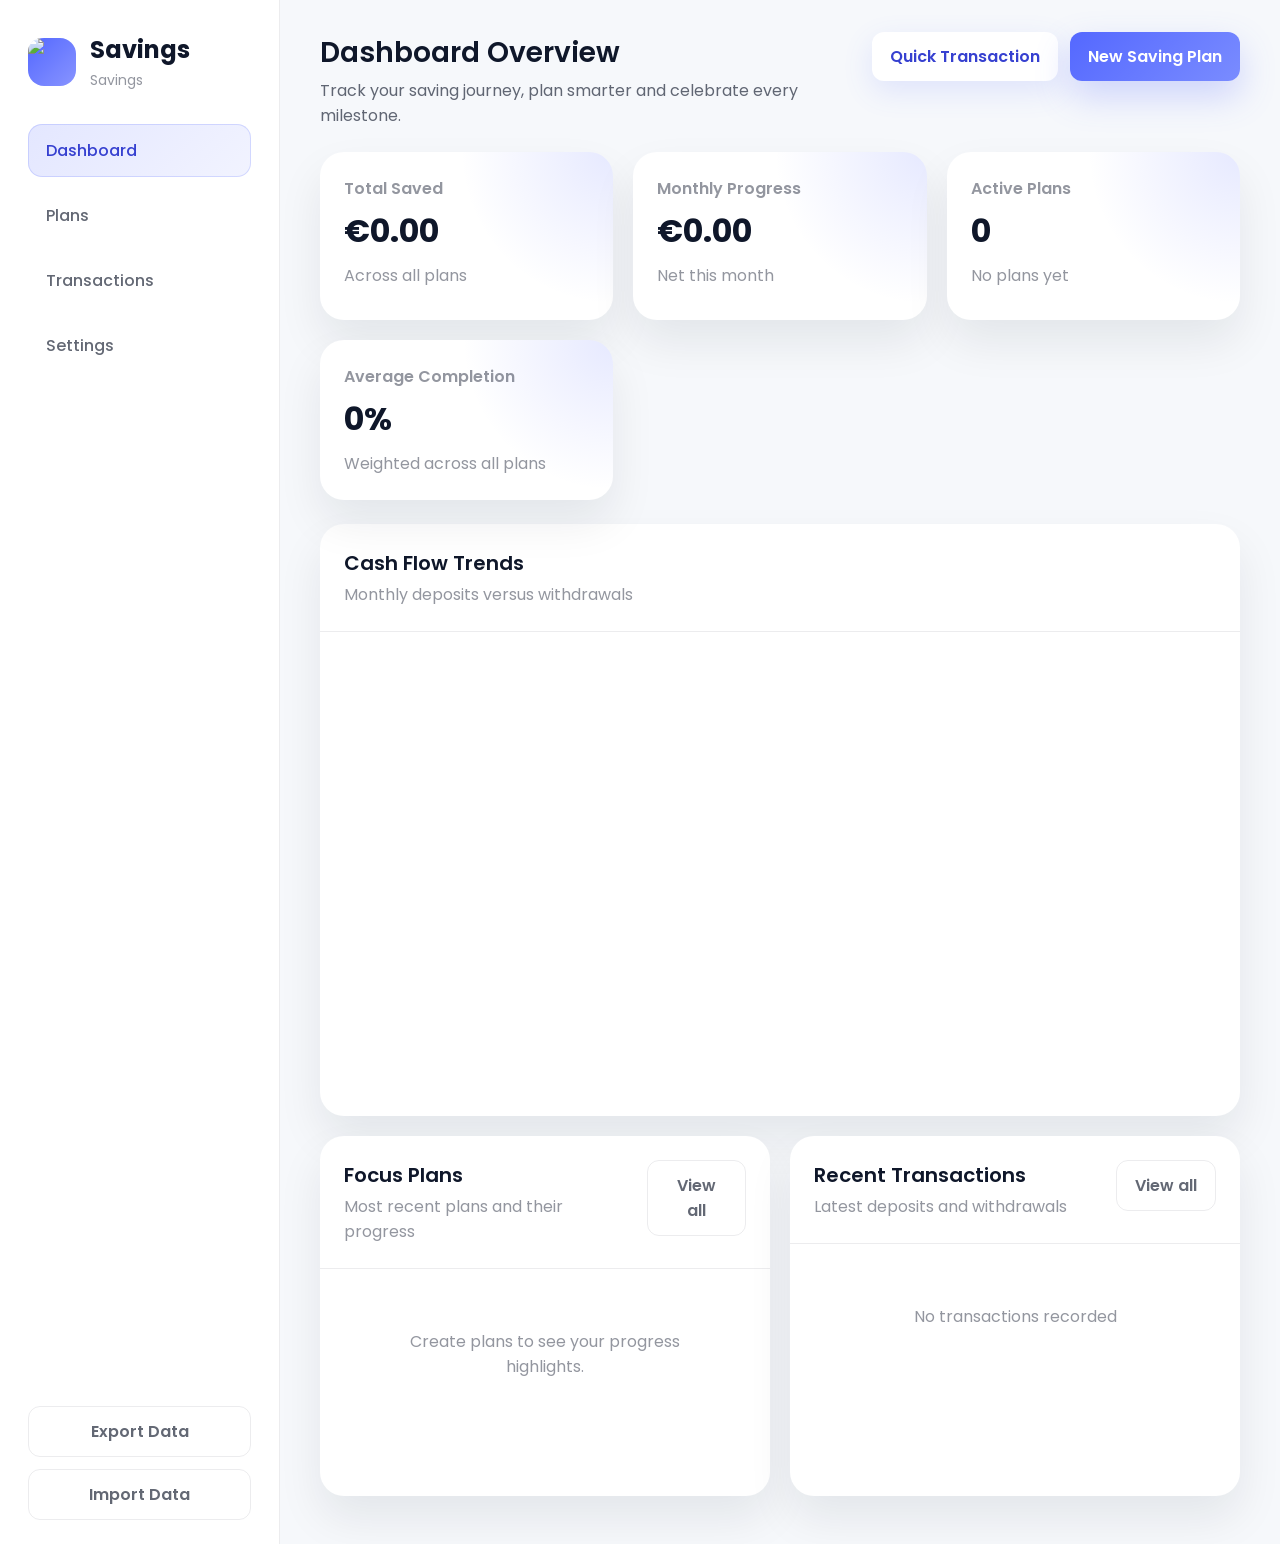
==== project/102425/index.html @ 11c54f98 "Add files via upload" ====
<!DOCTYPE html>
<html lang="en" data-theme="light">
<head>
  <meta charset="UTF-8">
  <meta name="viewport" content="width=device-width, initial-scale=1.0">
  <title>Private Wejkey - Savings</title>
  <link rel="icon" type="image/png" href="https://raw.githubusercontent.com/wejkey/wejkey/main/images/greenwejkey.png">
  <link rel="shortcut icon" href="https://raw.githubusercontent.com/wejkey/wejkey/main/images/greenwejkey.png">
  <link rel="apple-touch-icon" href="https://raw.githubusercontent.com/wejkey/wejkey/main/images/greenwejkey.png">
  <link rel="preconnect" href="https://fonts.googleapis.com">
  <link rel="preconnect" href="https://fonts.gstatic.com" crossorigin>
  <link href="https://fonts.googleapis.com/css2?family=Poppins:wght@400;500;600;700&display=swap" rel="stylesheet">
  <link rel="stylesheet" href="styles.css">
  <script src="lang.js" defer></script>
  <script src="https://cdn.jsdelivr.net/npm/chart.js" defer></script>
  <script src="script.js" defer></script>
</head>
<body>
  <div class="app-shell">
    <aside class="sidebar">
      <div class="brand">
        <div class="brand-icon" aria-hidden="true"><img class="brand-img" alt="logo" src="https://raw.githubusercontent.com/wejkey/wejkey/main/images/greenwejkey.png"></div>
        <div>
          <h1 data-i18n="brand.title">Savings</h1>
          <span>Savings</span>
        </div>
      </div>
      <nav class="nav">
        <button class="nav-link active" data-target="dashboard" data-i18n="nav.dashboard">Dashboard</button>
        <button class="nav-link" data-target="plans" data-i18n="nav.plans">Plans</button>
        <button class="nav-link" data-target="transactions" data-i18n="nav.transactions">Transactions</button>
        <button class="nav-link" data-target="settings" data-i18n="nav.settings">Settings</button>
      </nav>
      <div class="sidebar-footer">
        <button class="ghost" id="export-data-btn" data-i18n="btn.exportData">Export Data</button>
        <button class="ghost" id="import-data-btn" data-i18n="btn.importData">Import Data</button>
        <input type="file" id="import-file-input" accept="application/json" hidden>
      </div>
    </aside>

    <main class="content">
      <header class="topbar">
        <div class="topbar-text">
          <h2 id="view-title" data-i18n="top.dashboardTitle">Dashboard Overview</h2>
          <p data-i18n="top.dashboardSub">Track your saving journey, plan smarter and celebrate every milestone.</p>
        </div>
        <div class="topbar-actions">
          <button class="secondary" id="quick-transaction-btn" data-i18n="btn.quickTransaction">Quick Transaction</button>
          <button class="primary" id="new-plan-btn" data-i18n="btn.newPlan">New Saving Plan</button>
        </div>
      </header>

      <section class="view active" data-view="dashboard">
        <div class="stats-grid">
          <article class="stat-card">
            <div class="stat-label" data-i18n="stats.totalSaved">Total Saved</div>
            <div class="stat-value" id="total-saved">€0</div>
            <div class="stat-subtext" data-i18n="stats.acrossAllPlans">Across all plans</div>
            <div class="stat-breakdown" id="stat-breakdown"></div>
          </article>
          <article class="stat-card">
            <div class="stat-label" data-i18n="stats.monthlyProgress">Monthly Progress</div>
            <div class="stat-value" id="monthly-progress">€0</div>
            <div class="stat-subtext" id="monthly-progress-subtext" data-i18n="stats.ofTarget">0% of target</div>
          </article>
          <article class="stat-card">
            <div class="stat-label" data-i18n="stats.activePlans">Active Plans</div>
            <div class="stat-value" id="plan-count">0</div>
            <div class="stat-subtext" id="plan-status" data-i18n="stats.noPlansYet">No plans yet</div>
          </article>
          <article class="stat-card">
            <div class="stat-label" data-i18n="stats.averageCompletion">Average Completion</div>
            <div class="stat-value" id="average-completion">0%</div>
            <div class="stat-subtext" data-i18n="stats.weightedAcross">Weighted across all plans</div>
          </article>
        </div>

        <div class="panel-grid">
          <section class="panel large">
            <header class="panel-header">
              <div>
                <h3 data-i18n="panel.cashFlowTrends">Cash Flow Trends</h3>
                <p data-i18n="panel.monthlyDepositsVsWithdrawals">Monthly deposits versus withdrawals</p>
              </div>
              <div class="chart-legend" id="chart-legend"></div>
            </header>
            <div class="panel-body">
              <canvas id="trend-chart" aria-label="Savings trend chart" role="img"></canvas>
            </div>
          </section>

          <section class="panel medium">
            <header class="panel-header">
              <div>
                <h3 data-i18n="panel.focusPlans">Focus Plans</h3>
                <p data-i18n="panel.recentPlansAndProgress">Most recent plans and their progress</p>
              </div>
              <button class="ghost" data-target="plans" data-i18n="btn.viewAll">View all</button>
            </header>
            <div class="panel-body" id="focus-plans"></div>
          </section>

          <section class="panel medium">
            <header class="panel-header">
              <div>
                <h3 data-i18n="panel.recentTransactions">Recent Transactions</h3>
                <p data-i18n="panel.latestDepositsWithdrawals">Latest deposits and withdrawals</p>
              </div>
              <button class="ghost" data-target="transactions" data-i18n="btn.viewAll">View all</button>
            </header>
            <div class="panel-body" id="recent-transactions"></div>
          </section>
        </div>
      </section>

      <section class="view" data-view="plans">
        <div class="section-header">
          <div>
            <h2 data-i18n="plans.title">Saving Plans</h2>
            <p data-i18n="plans.subtitle">Create detailed plans and monitor their progress.</p>
          </div>
          <button class="primary" id="create-plan-btn" data-i18n="btn.createPlan">Create plan</button>
        </div>
        <div class="plan-list" id="plan-list"></div>
        <div class="empty-state" id="plan-empty-state">
          <h3 data-i18n="empty.noPlans">No plans yet</h3>
          <p data-i18n="empty.createPlanSubtitle">Start by creating a plan to visualise your saving goals.</p>
          <button class="primary" id="empty-plan-btn" data-i18n="empty.createFirstPlan">Create your first plan</button>
        </div>
      </section>

      <section class="view" data-view="transactions">
        <div class="section-header">
          <div>
            <h2 data-i18n="transactions.title">Transactions</h2>
            <p data-i18n="transactions.subtitle">All deposits and withdrawals from your plans.</p>
          </div>
              <div class="filters">
                <select id="transaction-plan-filter">
                  <option value="all" data-i18n="filters.allPlans">All plans</option>
                </select>
                <select id="transaction-type-filter">
                  <option value="all" data-i18n="filters.allTypes">All types</option>
                  <option value="deposit" data-i18n="type.deposits">Deposits</option>
                  <option value="withdrawal" data-i18n="type.withdrawals">Withdrawals</option>
                </select>
              </div>
        </div>
        <div class="transaction-table" id="transaction-table"></div>
        <div class="empty-state" id="transaction-empty-state">
          <h3 data-i18n="empty.noTransactions">No transactions recorded</h3>
          <p data-i18n="empty.noTransactionsSubtitle">Record your first deposit or withdrawal to start tracking cash flow.</p>
          <button class="primary" id="empty-transaction-btn" data-i18n="btn.addTransaction">Add transaction</button>
        </div>
      </section>

      <section class="view" data-view="settings">
        <div class="section-header">
          <div>
            <h2 data-i18n="settings.title">Settings & Insights</h2>
            <p data-i18n="settings.subtitle">Fine tune your experience and control how your data is stored.</p>
          </div>
        </div>
        <div class="settings-grid">
          <section class="panel">
            <header class="panel-header">
              <h3 data-i18n="settings.personalisation">Personalisation</h3>
            </header>
            <div class="panel-body settings-body">
              <div class="form-field">
                <label for="currency-select" data-i18n="field.currency">Currency</label>
                <select id="currency-select">
                  <option value="EUR">EUR (€)</option>
                  <option value="USD">USD ($)</option>
                  <option value="GBP">GBP (£)</option>
                  <option value="JPY">JPY (¥)</option>
                  <option value="AUD">AUD (A$)</option>
                  <option value="CAD">CAD (C$)</option>
                  <option value="INR">INR (₹)</option>
                </select>
              </div>
              <div class="form-field">
                <label for="theme-select" data-i18n="field.theme">Theme</label>
                <select id="theme-select">
                  <option value="light" data-i18n="theme.light">White</option>
                  <option value="dark" data-i18n="theme.dark">Dark</option>
                  <option value="dark-blue" data-i18n="theme.darkBlue">Dark Blue</option>
                </select>
              </div>
              <div class="form-field">
                <label for="lang-select" data-i18n="field.language">Language</label>
                <select id="lang-select">
                  <option value="en" data-i18n="lang.en">English</option>
                  <option value="sk" data-i18n="lang.sk">Slovak</option>
                </select>
              </div>
              
              
            </div>
          </section>

          <section class="panel">
            <header class="panel-header">
              <h3 data-i18n="security.title">Security</h3>
            </header>
            <div class="panel-body settings-body">
              <div class="security-status">
                <span data-i18n="security.statusLabel">Status:</span>
                <strong id="security-status">Unlocked</strong>
              </div>
              <p class="security-description" data-i18n="security.description">Protect your savings data with AES-GCM encryption bound to a password. Enter the same password on another device to unlock your vault.</p>
              <form id="password-form" class="security-form">
                <div class="form-field">
                  <label for="password-input" data-i18n="field.password">Password</label>
                  <input type="password" id="password-input" autocomplete="new-password">
                </div>
                <div class="form-field" id="confirm-password-wrapper">
                  <label for="password-confirm-input" data-i18n="field.confirmPassword">Confirm password</label>
                  <input type="password" id="password-confirm-input" autocomplete="new-password">
                </div>
                <button type="submit" class="primary" id="set-password-btn" data-i18n="btn.enableProtection">Enable protection</button>
              </form>
              <button class="ghost danger" id="disable-password-btn" data-i18n="btn.disableProtection">Disable protection</button>
            </div>
          </section>

          <section class="panel">
            <header class="panel-header">
              <h3 data-i18n="dataControl.title">Data control</h3>
            </header>
            <div class="panel-body settings-body">
              <p data-i18n="dataControl.desc">Back up or reset your data whenever you need to.</p>
              <div class="data-actions"></div>
              <button class="ghost danger" id="reset-data-btn" data-i18n="btn.reset">Reset</button>
            </div>
          </section>
        </div>
      </section>
    </main>
  </div>

  <div class="modal" id="plan-modal" aria-hidden="true">
    <div class="modal-dialog">
      <header class="modal-header">
        <div class="modal-title">
          <img class="modal-icon" alt="" src="https://raw.githubusercontent.com/wejkey/wejkey/main/images/greenwejkey.png">
          <h3 id="plan-modal-title" data-i18n="modal.createPlan">Create plan</h3>
        </div>
        <button class="icon-button" data-close>&times;</button>
      </header>
      <form id="plan-form" class="modal-body">
        <div class="form-field">
          <label for="plan-name" data-i18n="field.planName">Plan name</label>
          <input type="text" id="plan-name" required>
        </div>
        <div class="form-grid">
          <div class="form-field">
            <label for="plan-target" data-i18n="field.targetAmount">Target amount</label>
            <input type="number" id="plan-target" min="0" step="0.01" required>
          </div>
          <div class="form-field">
            <label for="plan-color" data-i18n="field.accentColor">Accent colour</label>
            <input type="color" id="plan-color" value="#5468ff">
          </div>
        </div>
        <div class="form-grid">
          <div class="form-field">
            <label for="plan-start" data-i18n="field.startDate">Start date</label>
            <input type="date" id="plan-start">
          </div>
          <div class="form-field">
            <label for="plan-due" data-i18n="field.dueDate">Due date</label>
            <input type="date" id="plan-due">
          </div>
        </div>
        <div class="form-field">
          <label for="plan-notes" data-i18n="field.description">Description</label>
          <textarea id="plan-notes" rows="3" placeholder="What are you saving for?" data-i18n-placeholder="ph.planNotes"></textarea>
        </div>
        <footer class="modal-footer">
          <button type="button" class="ghost" data-close data-i18n="btn.cancel">Cancel</button>
          <button type="submit" class="primary" data-i18n="btn.savePlan">Save plan</button>
        </footer>
      </form>
    </div>
  </div>

  <div class="modal" id="transaction-modal" aria-hidden="true">
    <div class="modal-dialog">
      <header class="modal-header">
        <div class="modal-title">
          <img class="modal-icon" alt="" src="https://raw.githubusercontent.com/wejkey/wejkey/main/images/greenwejkey.png">
          <h3 id="transaction-modal-title" data-i18n="modal.addTransaction">Add transaction</h3>
        </div>
        <button class="icon-button" data-close>&times;</button>
      </header>
      <form id="transaction-form" class="modal-body">
        <div class="form-field">
          <label for="transaction-plan" data-i18n="field.plan">Plan</label>
          <select id="transaction-plan" required></select>
        </div>
        <div class="form-grid">
          <div class="form-field">
            <label for="transaction-type" data-i18n="field.type">Type</label>
            <select id="transaction-type" required>
              <option value="deposit" data-i18n="type.deposit">Deposit</option>
              <option value="withdrawal" data-i18n="type.withdrawal">Withdrawal</option>
            </select>
          </div>
          <div class="form-field">
            <label for="transaction-amount" data-i18n="field.amount">Amount</label>
            <input type="number" id="transaction-amount" min="0" step="0.01" required>
          </div>
        </div>
        <div class="form-grid">
          <div class="form-field">
            <label for="transaction-date" data-i18n="field.date">Date</label>
            <input type="date" id="transaction-date" required>
          </div>
          <div class="form-field">
            <label for="transaction-note" data-i18n="field.note">Note</label>
            <input type="text" id="transaction-note" placeholder="Optional" data-i18n-placeholder="ph.optional">
          </div>
        </div>
        <footer class="modal-footer">
          <button type="button" class="ghost" data-close data-i18n="btn.cancel">Cancel</button>
          <button type="submit" class="primary" data-i18n="btn.save">Save</button>
        </footer>
      </form>
    </div>
  </div>

  <div class="modal" id="auth-modal" aria-hidden="true">
    <div class="modal-dialog small">
      <header class="modal-header">
        <div class="modal-title">
          <img class="modal-icon" alt="" src="https://raw.githubusercontent.com/wejkey/wejkey/main/images/greenwejkey.png">
          <h3 id="auth-modal-title" data-i18n="modal.unlockVault">Unlock your vault</h3>
        </div>
      </header>
      <form id="auth-form" class="modal-body">
        <div class="form-field">
          <label for="auth-password" data-i18n="field.vaultPassword">Vault password</label>
          <input type="password" id="auth-password" autocomplete="current-password" required>
        </div>
        <p class="modal-hint" id="auth-hint" data-i18n="auth.hint">Enter your password to decrypt locally stored data.</p>
        <footer class="modal-footer">
          <button type="submit" class="primary" id="auth-submit" data-i18n="btn.unlock">Unlock</button>
        </footer>
      </form>
    </div>
  </div>

  <div class="toast-container" id="toast-container" aria-live="polite" aria-atomic="true"></div>

  <div class="cookie-notice" id="cookie-notice" aria-live="polite" aria-atomic="true" hidden>
    <div class="cookie-notice__content">
      <p>
        This app saves your data in this browser's local storage (not cookies). Deleting cookies alone will not remove it. Clearing site data/storage for this site (or using Reset in Settings) will permanently erase your data.
      </p>
      <div class="cookie-notice__actions">
        <button class="primary" id="cookie-accept">OK</button>
      </div>
    </div>
  </div>
</body>
</html>
---- project/102425/styles.css ----
:root {
  --bg: #f6f8fb;
  --surface: #ffffff;
  --surface-alt: #f1f3f9;
  --border: rgba(15, 23, 42, 0.08);
  --primary: #5468ff;
  --primary-dark: #3640d0;
  --positive: #1fbfb8;
  --negative: #f25f5c;
  --text: #0f172a;
  --text-soft: rgba(15, 23, 42, 0.65);
  --text-muted: rgba(15, 23, 42, 0.45);
  --shadow: 0 22px 45px rgba(15, 23, 42, 0.08);
  --radius-lg: 24px;
  --radius-md: 18px;
  --radius-sm: 14px;
  --transition: 0.25s ease;

  --scrollbar-track: var(--surface);
  --scrollbar-thumb: rgba(15, 23, 42, 0.25);
  --scrollbar-thumb-hover: rgba(15, 23, 42, 0.45);
}
[data-theme='dark'] {
  --bg: #0c1220;
  --surface: #10182b;
  --surface-alt: #0f1a33;
  --border: rgba(255, 255, 255, 0.06);
  --text: #e6e9ef;
  --text-soft: rgba(230, 233, 239, 0.85);
  --text-muted: rgba(230, 233, 239, 0.6);
  --shadow: 0 22px 45px rgba(0, 0, 0, 0.35);

  --scrollbar-track: #0f1627;
  --scrollbar-thumb: rgba(232, 238, 248, 0.25);
  --scrollbar-thumb-hover: rgba(232, 238, 248, 0.45);
}

[data-theme='dark-blue'] {
  --bg: #0b1220;
  --surface: #0f1b33;
  --surface-alt: #0c2a4a;
  --border: rgba(255, 255, 255, 0.08);
  --text: #e8eef8;
  --text-soft: rgba(232, 238, 248, 0.9);
  --text-muted: rgba(232, 238, 248, 0.65);
  --primary: #4a74ff;
  --primary-dark: #3757db;
  --shadow: 0 22px 45px rgba(3, 13, 36, 0.45);

  --scrollbar-track: #0f1b33;
  --scrollbar-thumb: rgba(122, 146, 255, 0.35);
  --scrollbar-thumb-hover: rgba(122, 146, 255, 0.6);
}

* {
  box-sizing: border-box;
}

body {
  margin: 0;
  font-family: 'Poppins', system-ui, -apple-system, BlinkMacSystemFont, 'Segoe UI', sans-serif;
  background: var(--bg);
  color: var(--text);
  min-height: 100vh;
  display: flex;
  scrollbar-width: thin;
  scrollbar-color: var(--scrollbar-thumb) var(--scrollbar-track);
}
html[data-theme='dark'],
html[data-theme='dark-blue'] {
  color-scheme: dark;
}

button, input, select, textarea {
  font: inherit;
}

*::-webkit-scrollbar {
  width: 8px;
  height: 8px;
}
*::-webkit-scrollbar-track {
  background: var(--scrollbar-track);
}
*::-webkit-scrollbar-thumb {
  background-color: var(--scrollbar-thumb);
  border-radius: 8px;
}
*::-webkit-scrollbar-thumb:hover {
  background-color: var(--scrollbar-thumb-hover);
}

h1, h2, h3, h4, h5 {
  margin: 0;
}

p {
  margin: 0;
  color: var(--text-soft);
}

.app-shell {
  display: grid;
  grid-template-columns: 280px 1fr;
  min-height: 100vh;
  width: 100%;
}

.sidebar {
  background: var(--surface);
  border-right: 1px solid var(--border);
  padding: 32px 28px 24px;
  display: flex;
  flex-direction: column;
  gap: 32px;
}

.brand {
  display: flex;
  align-items: center;
  gap: 14px;
}

.brand-icon {
  width: 48px;
  height: 48px;
  border-radius: 16px;
  background: linear-gradient(135deg, var(--primary), #8894ff);
  display: grid;
  place-items: center;
  font-size: 0;
}
.brand-icon .brand-img { width: 100%; height: 100%; object-fit: contain; border-radius: 14px; }

.brand h1 {
  font-size: 24px;
  font-weight: 700;
}

.brand span {
  color: var(--text-muted);
  font-size: 14px;
}

.nav {
  display: grid;
  gap: 12px;
}

.nav-link {
  appearance: none;
  border: none;
  background: transparent;
  padding: 14px 18px;
  border-radius: var(--radius-sm);
  text-align: left;
  font-weight: 500;
  color: var(--text-soft);
  cursor: pointer;
  transition: background var(--transition), color var(--transition), transform var(--transition);
}

.nav-link:hover {
  background: var(--surface-alt);
  color: var(--text);
  transform: translateX(4px);
}

.nav-link.active {
  background: linear-gradient(135deg, rgba(84, 104, 255, 0.16), rgba(84, 104, 255, 0.08));
  color: var(--primary-dark);
  box-shadow: inset 0 0 0 1px rgba(84, 104, 255, 0.2);
}

.sidebar-footer {
  margin-top: auto;
  display: grid;
  gap: 12px;
}

.content {
  padding: 32px 40px 48px;
  display: flex;
  flex-direction: column;
  gap: 24px;
}

.topbar {
  display: flex;
  justify-content: space-between;
  align-items: flex-start;
  gap: 24px;
}

.topbar-text h2 {
  font-size: 28px;
  font-weight: 600;
}

.topbar-text p {
  margin-top: 4px;
  max-width: 520px;
}

.topbar-actions {
  display: flex;
  gap: 12px;
}

button {
  border: none;
  cursor: pointer;
  border-radius: 12px;
  padding: 12px 18px;
  font-weight: 600;
  transition: transform var(--transition), box-shadow var(--transition), background var(--transition), color var(--transition);
}

button:focus-visible {
  outline: 3px solid rgba(84, 104, 255, 0.35);
  outline-offset: 2px;
}

.primary {
  background: linear-gradient(135deg, var(--primary), #7a8cff);
  color: white;
  box-shadow: 0 15px 35px rgba(84, 104, 255, 0.25);
}

.primary:hover {
  transform: translateY(-1px);
  box-shadow: 0 20px 45px rgba(84, 104, 255, 0.25);
}

.secondary {
  background: var(--surface);
  color: var(--primary-dark);
  box-shadow: 0 10px 30px rgba(84, 104, 255, 0.14);
}

.secondary:hover {
  background: linear-gradient(135deg, rgba(84, 104, 255, 0.08), rgba(84, 104, 255, 0.16));
  transform: translateY(-1px);
}

.ghost {
  background: transparent;
  color: var(--text-soft);
  border: 1px solid rgba(15, 23, 42, 0.08);
}

.ghost:hover {
  color: var(--text);
  border-color: rgba(15, 23, 42, 0.2);
}

.ghost.danger {
  color: var(--negative);
  border-color: rgba(242, 95, 92, 0.2);
}

.ghost.danger:hover {
  background: rgba(242, 95, 92, 0.08);
  color: var(--negative);
  border-color: rgba(242, 95, 92, 0.45);
}

.view {
  display: none;
  flex-direction: column;
  gap: 24px;
}

.view.active {
  display: flex;
}

.stats-grid {
  display: grid;
  grid-template-columns: repeat(auto-fit, minmax(240px, 1fr));
  gap: 20px;
}

.stat-card {
  background: var(--surface);
  border-radius: var(--radius-lg);
  padding: 24px;
  position: relative;
  overflow: hidden;
  box-shadow: var(--shadow);
}

.stat-card::after {
  content: "";
  position: absolute;
  inset: 0;
  background: radial-gradient(circle at top right, rgba(84, 104, 255, 0.16), transparent 45%);
  opacity: 0.9;
}

.stat-card > * {
  position: relative;
  z-index: 1;
}

.stat-label {
  font-weight: 600;
  color: var(--text-muted);
  margin-bottom: 6px;
}

.stat-value {
  font-size: 32px;
  font-weight: 700;
}

.stat-subtext {
  margin-top: 8px;
  color: var(--text-muted);
}

.stat-breakdown { margin-top: 8px; color: var(--text-muted); font-size: 14px; display: grid; gap: 4px; }
.stat-breakdown .line { display: flex; justify-content: space-between; }

.panel-grid {
  display: grid;
  grid-template-columns: 2fr 1fr 1fr;
  gap: 20px;
}
@media (max-width: 1400px) {
  .panel-grid { grid-template-columns: 1fr 1fr; }
  .panel-grid .panel.medium:last-child { grid-column: auto; }
}

.panel {
  background: var(--surface);
  border-radius: var(--radius-lg);
  box-shadow: var(--shadow);
  display: flex;
  flex-direction: column;
  overflow: hidden;
}

.panel-grid .panel.medium:last-child {
  grid-column: 2 / -1;
}

.panel.large {
  grid-column: 1 / -1;
}

.panel.medium {
  min-height: 360px;
}

.panel-header {
  display: flex;
  justify-content: space-between;
  padding: 24px;
  align-items: flex-start;
  gap: 12px;
  border-bottom: 1px solid var(--border);
}

.panel-header h3 {
  font-weight: 600;
  font-size: 20px;
}

.panel-header p {
  margin-top: 4px;
  color: var(--text-muted);
}

.panel-body {
  padding: 24px;
  flex: 1;
  display: flex;
  flex-direction: column;
  gap: 16px;
}

.chart-legend {
  display: flex;
  gap: 16px;
  align-items: center;
  font-size: 14px;
  color: var(--text-muted);
}

.chart-legend span {
  display: inline-flex;
  align-items: center;
  gap: 6px;
}

.chart-legend i {
  width: 12px;
  height: 12px;
  display: inline-block;
  border-radius: 50%;
}

#focus-plans, #recent-transactions {
  display: grid;
  gap: 16px;
}

.focus-plan {
  display: flex;
  justify-content: space-between;
  align-items: center;
  padding: 6px 10px;
  border-radius: var(--radius-md);
  background: var(--surface-alt);
}

.focus-plan .info h4 {
  font-size: 14px;
  margin-bottom: 2px;
}

.progress-bar {
  height: 6px;
  background: rgba(84, 104, 255, 0.08);
  border-radius: 999px;
  overflow: hidden;
}

.progress-bar span {
  display: block;
  height: 100%;
  border-radius: inherit;
  transition: width var(--transition);
}

.focus-plan .progress-bar { height: 4px; }

.cookie-notice[hidden] { display: none !important; }
.cookie-notice {
  position: fixed;
  left: 0; right: 0; bottom: 0;
  padding: 0 16px 16px;
  z-index: 200;
}
.cookie-notice__content {
  margin: 0 auto;
  max-width: 840px;
  background: var(--surface);
  border: 1px solid var(--border);
  box-shadow: var(--shadow);
  border-radius: 14px;
  padding: 14px 16px;
  display: flex;
  align-items: center;
  justify-content: space-between;
  gap: 12px;
}
.cookie-notice__content p { color: var(--text-soft); font-size: 14px; }
.cookie-notice__actions { display: flex; gap: 8px; }

.transaction-item {
  display: grid;
  grid-template-columns: auto 1fr auto;
  gap: 12px;
  align-items: center;
  padding: 16px;
  border-radius: var(--radius-md);
  background: var(--surface-alt);
}

.transaction-item .avatar {
  width: 42px;
  height: 42px;
  border-radius: 14px;
  background: rgba(84, 104, 255, 0.12);
  display: grid;
  place-items: center;
  font-weight: 600;
  color: var(--primary-dark);
}

.transaction-item .label {
  font-weight: 600;
  color: var(--text);
  margin-bottom: 4px;
}

.text-muted,
.transaction-item small {
  color: var(--text-muted);
  font-size: 13px;
}

.transaction-item .amount {
  font-weight: 600;
}

.transaction-item.deposit .amount {
  color: var(--positive);
}

.transaction-item.withdrawal .amount {
  color: var(--negative);
}

.section-header {
  display: flex;
  justify-content: space-between;
  align-items: center;
  gap: 16px;
}

.section-header p {
  margin-top: 4px;
}

.filters {
  display: flex;
  gap: 10px;
  align-items: center;
}

.filters select {
  border: 1px solid var(--border);
  background: var(--surface);
  color: var(--text);
  padding: 10px 12px;
  border-radius: 12px;
  min-width: 140px;
  box-shadow: 0 8px 18px rgba(15, 23, 42, 0.06);
}

.filters select:focus {
  outline: none;
  border-color: rgba(84, 104, 255, 0.45);
  box-shadow: 0 0 0 4px rgba(84, 104, 255, 0.16);
}

.plan-list {
  display: grid;
  gap: 20px;
}

.plan-card {
  background: var(--surface);
  border-radius: var(--radius-lg);
  box-shadow: var(--shadow);
  padding: 28px;
  display: grid;
  grid-template-columns: 1fr 1fr;
  gap: 24px;
}

.plan-card header {
  display: flex;
  flex-direction: column;
  gap: 8px;
}

.plan-card header h3 {
  font-size: 22px;
}

.color-dot {
  width: 12px;
  height: 12px;
  border-radius: 50%;
  display: inline-block;
  margin-right: 10px;
  box-shadow: 0 0 0 4px rgba(84, 104, 255, 0.12);
  vertical-align: middle;
}

.plan-meta {
  display: flex;
  gap: 24px;
  flex-wrap: wrap;
  color: var(--text-muted);
  font-size: 14px;
}

.plan-progress {
  display: flex;
  flex-direction: column;
  gap: 12px;
}

.plan-progress strong {
  font-size: 24px;
}

.plan-status-row {
  display: flex;
  justify-content: space-between;
  align-items: baseline;
  gap: 12px;
  color: var(--text-muted);
}

.plan-status-row strong {
  font-size: 26px;
  color: var(--text);
}

.status-badge {
  display: inline-flex;
  align-items: center;
  gap: 4px;
  padding: 4px 10px;
  border-radius: 999px;
  font-size: 12px;
  font-weight: 600;
  background: rgba(84, 104, 255, 0.14);
  color: var(--primary-dark);
}

.status-badge.danger {
  background: rgba(242, 95, 92, 0.16);
  color: var(--negative);
}

.plan-actions {
  display: flex;
  gap: 12px;
  flex-wrap: wrap;
}

.plan-details {
  color: var(--text-soft);
  line-height: 1.6;
}

.plan-empty {
  text-align: center;
}

.empty-state {
  padding: 64px;
  border-radius: var(--radius-lg);
  background: var(--surface);
  text-align: center;
  color: var(--text-soft);
  box-shadow: var(--shadow);
  display: none;
  flex-direction: column;
  gap: 16px;
  align-items: center;
}

.empty-state.active {
  display: flex;
}

.transaction-table {
  background: var(--surface);
  border-radius: var(--radius-lg);
  box-shadow: var(--shadow);
  overflow: hidden;
}

.transaction-table table {
  width: 100%;
  border-collapse: collapse;
}

.transaction-table thead {
  background: var(--surface-alt);
}

.transaction-table th,
.transaction-table td {
  padding: 16px 20px;
  text-align: left;
  border-bottom: 1px solid var(--border);
  font-size: 14px;
}

.transaction-table tbody tr:hover {
  background: rgba(84, 104, 255, 0.08);
}

.transaction-table .type-deposit {
  color: var(--positive);
  font-weight: 600;
}

.transaction-table .type-withdrawal {
  color: var(--negative);
  font-weight: 600;
}

.settings-grid {
  display: grid;
  gap: 24px;
  grid-template-columns: repeat(auto-fit, minmax(320px, 1fr));
}

.settings-body {
  gap: 18px;
}

.form-field {
  display: flex;
  flex-direction: column;
  gap: 8px;
}

.form-field input,
.form-field select,
.form-field textarea {
  border: 1px solid var(--border);
  border-radius: 12px;
  padding: 12px 14px;
  background: var(--surface);
  color: var(--text);
  transition: border var(--transition), box-shadow var(--transition), background var(--transition), color var(--transition);
}

.form-field input:focus,
.form-field select:focus,
.form-field textarea:focus {
  border-color: rgba(84, 104, 255, 0.45);
  box-shadow: 0 0 0 4px rgba(84, 104, 255, 0.16);
  outline: none;
}

.form-grid {
  display: grid;
  grid-template-columns: repeat(auto-fit, minmax(200px, 1fr));
  gap: 16px;
}

.input-with-hint {
  display: flex;
  align-items: center;
  gap: 12px;
}

.input-with-hint span {
  color: var(--text-muted);
  font-size: 14px;
}

.toggle-field {
  display: flex;
  justify-content: space-between;
  align-items: center;
  gap: 16px;
  padding: 18px;
  border-radius: var(--radius-md);
  background: var(--surface-alt);
}

.toggle-field h4 {
  margin-bottom: 4px;
}

.switch {
  position: relative;
  display: inline-block;
  width: 48px;
  height: 26px;
}

.switch input {
  opacity: 0;
  width: 0;
  height: 0;
}

.slider {
  position: absolute;
  cursor: pointer;
  inset: 0;
  background: rgba(15, 23, 42, 0.18);
  border-radius: 999px;
  transition: background var(--transition);
}

.slider::before {
  content: "";
  position: absolute;
  height: 20px;
  width: 20px;
  left: 3px;
  top: 3px;
  background: white;
  border-radius: 50%;
  transition: transform var(--transition);
  box-shadow: 0 6px 12px rgba(15, 23, 42, 0.15);
}

.switch input:checked + .slider {
  background: rgba(84, 104, 255, 0.45);
}

.switch input:checked + .slider::before {
  transform: translateX(22px);
}

.security-status {
  font-weight: 500;
  display: flex;
  gap: 8px;
  align-items: center;
}

.security-description {
  color: var(--text-soft);
  font-size: 14px;
}

.security-form {
  display: grid;
  gap: 16px;
  margin-top: 12px;
}

.data-actions {
  display: flex;
  gap: 12px;
  flex-wrap: wrap;
}

.modal {
  position: fixed;
  inset: 0;
  background: rgba(15, 23, 42, 0.42);
  display: none;
  align-items: center;
  justify-content: center;
  padding: 32px;
  z-index: 100;
}

.modal.open {
  display: flex;
}

.modal-dialog {
  background: var(--surface);
  border-radius: var(--radius-lg);
  box-shadow: var(--shadow);
  width: min(500px, 100%);
  max-height: 90vh;
  overflow: auto;
  display: flex;
  flex-direction: column;
}

.modal-dialog.small {
  width: min(360px, 100%);
}

.modal-header {
  padding: 24px;
  border-bottom: 1px solid var(--border);
  display: flex;
  justify-content: space-between;
  align-items: center;
}

.modal-title { display: inline-flex; align-items: center; gap: 8px; }
.modal-title .modal-icon { width: 20px; height: 20px; border-radius: 4px; }

.modal-body {
  padding: 24px;
  display: grid;
  gap: 16px;
}

.modal-footer {
  display: flex;
  justify-content: flex-end;
  gap: 12px;
  padding-top: 8px;
}

.icon-button {
  background: transparent;
  border: none;
  font-size: 24px;
  line-height: 1;
  cursor: pointer;
  color: var(--text-muted);
}

.icon-button:hover {
  color: var(--text);
}

.modal-hint {
  font-size: 14px;
  color: var(--text-muted);
}

.toast-container {
  position: fixed;
  right: 32px;
  bottom: 32px;
  display: grid;
  gap: 12px;
  z-index: 150;
}

.toast {
  background: var(--surface);
  border-left: 4px solid var(--primary);
  padding: 16px 20px;
  border-radius: var(--radius-md);
  box-shadow: var(--shadow);
  min-width: 260px;
  animation: slide-in 0.3s ease forwards;
}

.toast.success { border-color: var(--positive); }
.toast.error { border-color: var(--negative); }

.toast h4 {
  margin-bottom: 6px;
  font-size: 16px;
}

.toast p {
  font-size: 14px;
  color: var(--text-muted);
}

@keyframes slide-in {
  from { opacity: 0; transform: translateY(12px); }
  to { opacity: 1; transform: translateY(0); }
}

.transaction-actions button {
  padding: 8px 12px;
  font-size: 13px;
}

.plan-highlight {
  display: inline-flex;
  align-items: center;
  gap: 8px;
  font-size: 13px;
  color: var(--text-muted);
}

.plan-highlight i {
  width: 12px;
  height: 12px;
  border-radius: 50%;
  display: inline-block;
}

.badge {
  background: rgba(84, 104, 255, 0.12);
  color: var(--primary-dark);
  padding: 4px 10px;
  border-radius: 999px;
  font-size: 12px;
  font-weight: 600;
}

.transaction-empty {
  text-align: center;
  color: var(--text-muted);
  padding: 36px;
}

@media (max-width: 1100px) {
  .app-shell {
    grid-template-columns: 1fr;
  }

  .sidebar {
    flex-direction: row;
    align-items: center;
    justify-content: space-between;
    padding: 16px 24px;
    border-right: none;
    border-bottom: 1px solid var(--border);
    position: sticky;
    top: 0;
    z-index: 60;
    background: rgba(255, 255, 255, 0.92);
    backdrop-filter: blur(18px);
  }

  .nav {
    display: flex;
    flex-wrap: wrap;
    gap: 8px;
  }

  .content {
    padding: 24px;
  }

  .panel-grid {
    grid-template-columns: 1fr;
  }

  .panel.medium {
    min-height: auto;
  }

  .plan-card {
    grid-template-columns: 1fr;
  }
}

@media (max-width: 640px) {
  .topbar {
    flex-direction: column;
    align-items: flex-start;
  }

  .topbar-actions {
    width: 100%;
    justify-content: space-between;
  }

  .topbar-actions button {
    flex: 1;
  }

  .stats-grid {
    grid-template-columns: 1fr;
  }

  .panel-body {
    padding: 18px;
  }

  .sidebar {
    flex-direction: column;
    align-items: flex-start;
    gap: 18px;
  }

  .nav {
    width: 100%;
  }

  .nav-link {
    width: 100%;
  }

  .section-header { flex-direction: column; align-items: flex-start; }
  .filters { width: 100%; }
  .filters select { flex: 1; min-width: 0; }
}
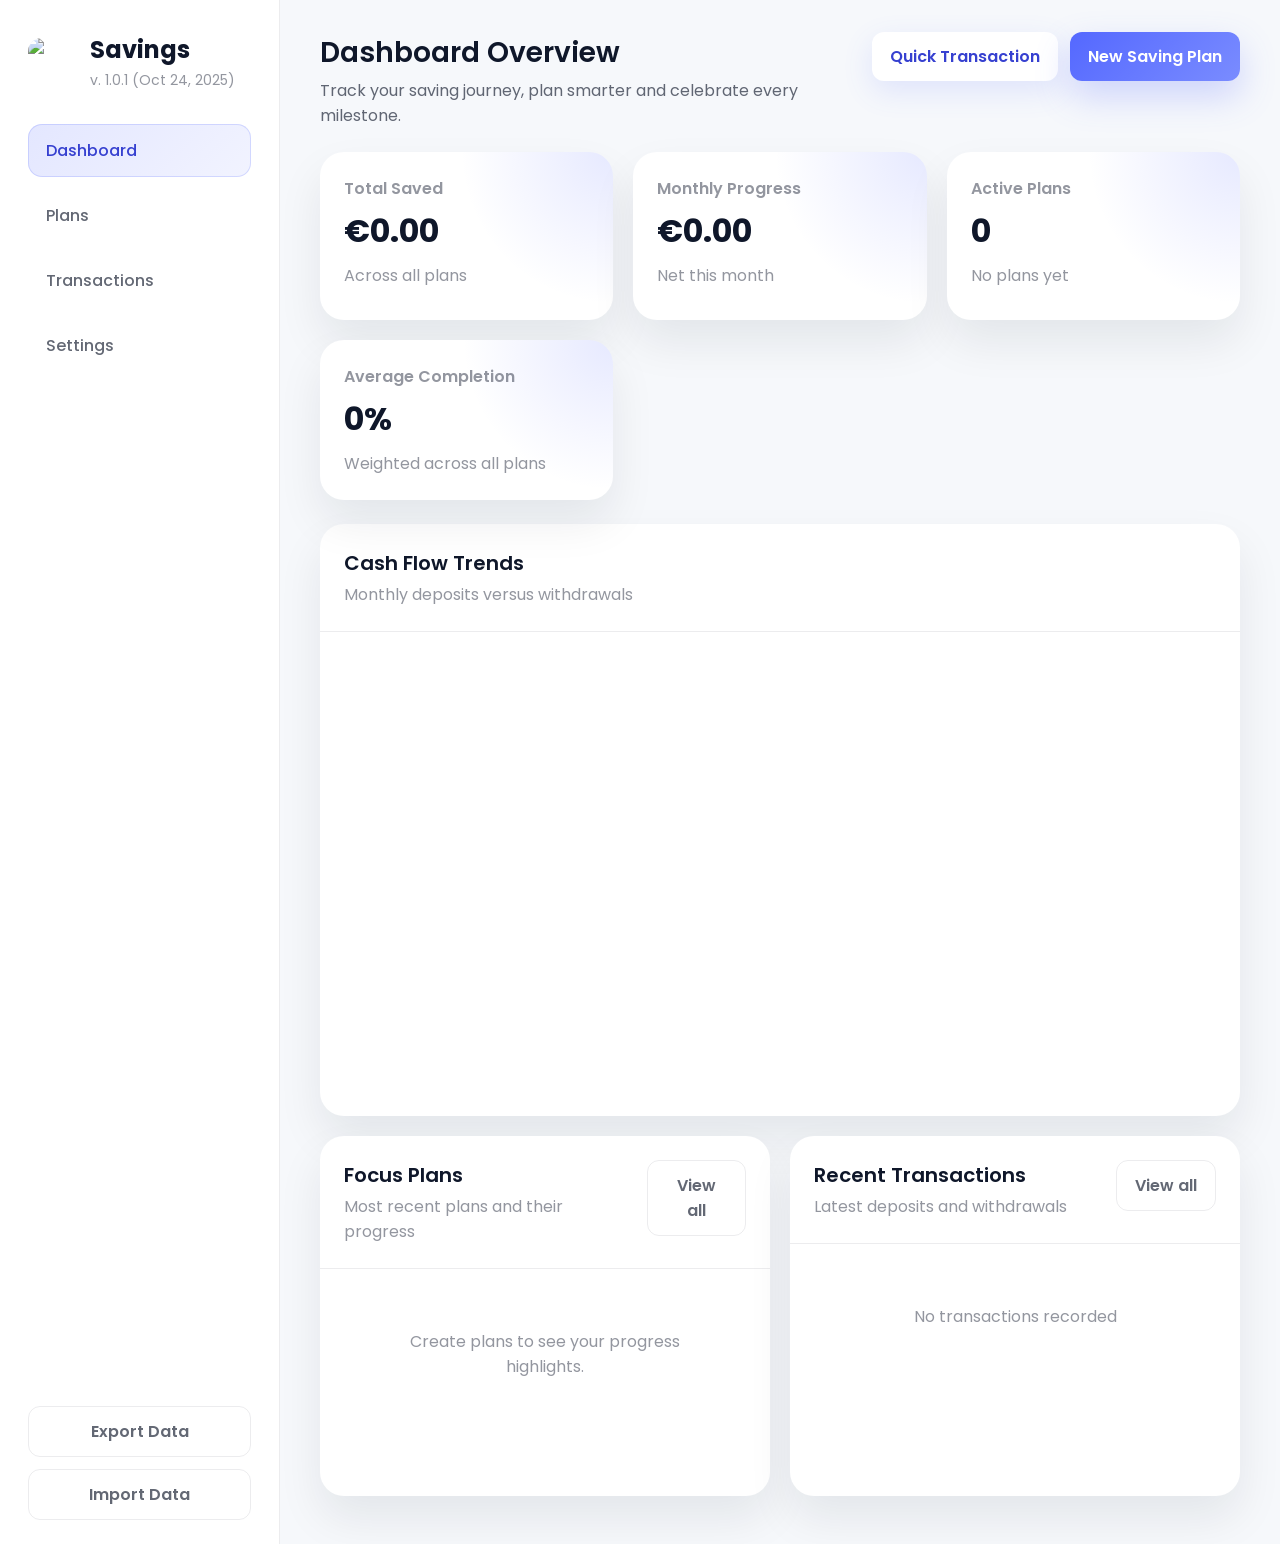
==== commit 73445154: "Update index.html" ====
--- a/project/102425/index.html
+++ b/project/102425/index.html
@@ -22,7 +22,7 @@
         <div class="brand-icon" aria-hidden="true"><img class="brand-img" alt="logo" src="https://raw.githubusercontent.com/wejkey/wejkey/main/images/greenwejkey.png"></div>
         <div>
           <h1 data-i18n="brand.title">Savings</h1>
-          <span>Savings</span>
+          <span>v. 1.0.1 (Oct 24, 2025)</span>
         </div>
       </div>
       <nav class="nav">
--- a/project/102425/styles.css
+++ b/project/102425/styles.css
@@ -125,7 +125,6 @@
   width: 48px;
   height: 48px;
   border-radius: 16px;
-  background: linear-gradient(135deg, var(--primary), #8894ff);
   display: grid;
   place-items: center;
   font-size: 0;
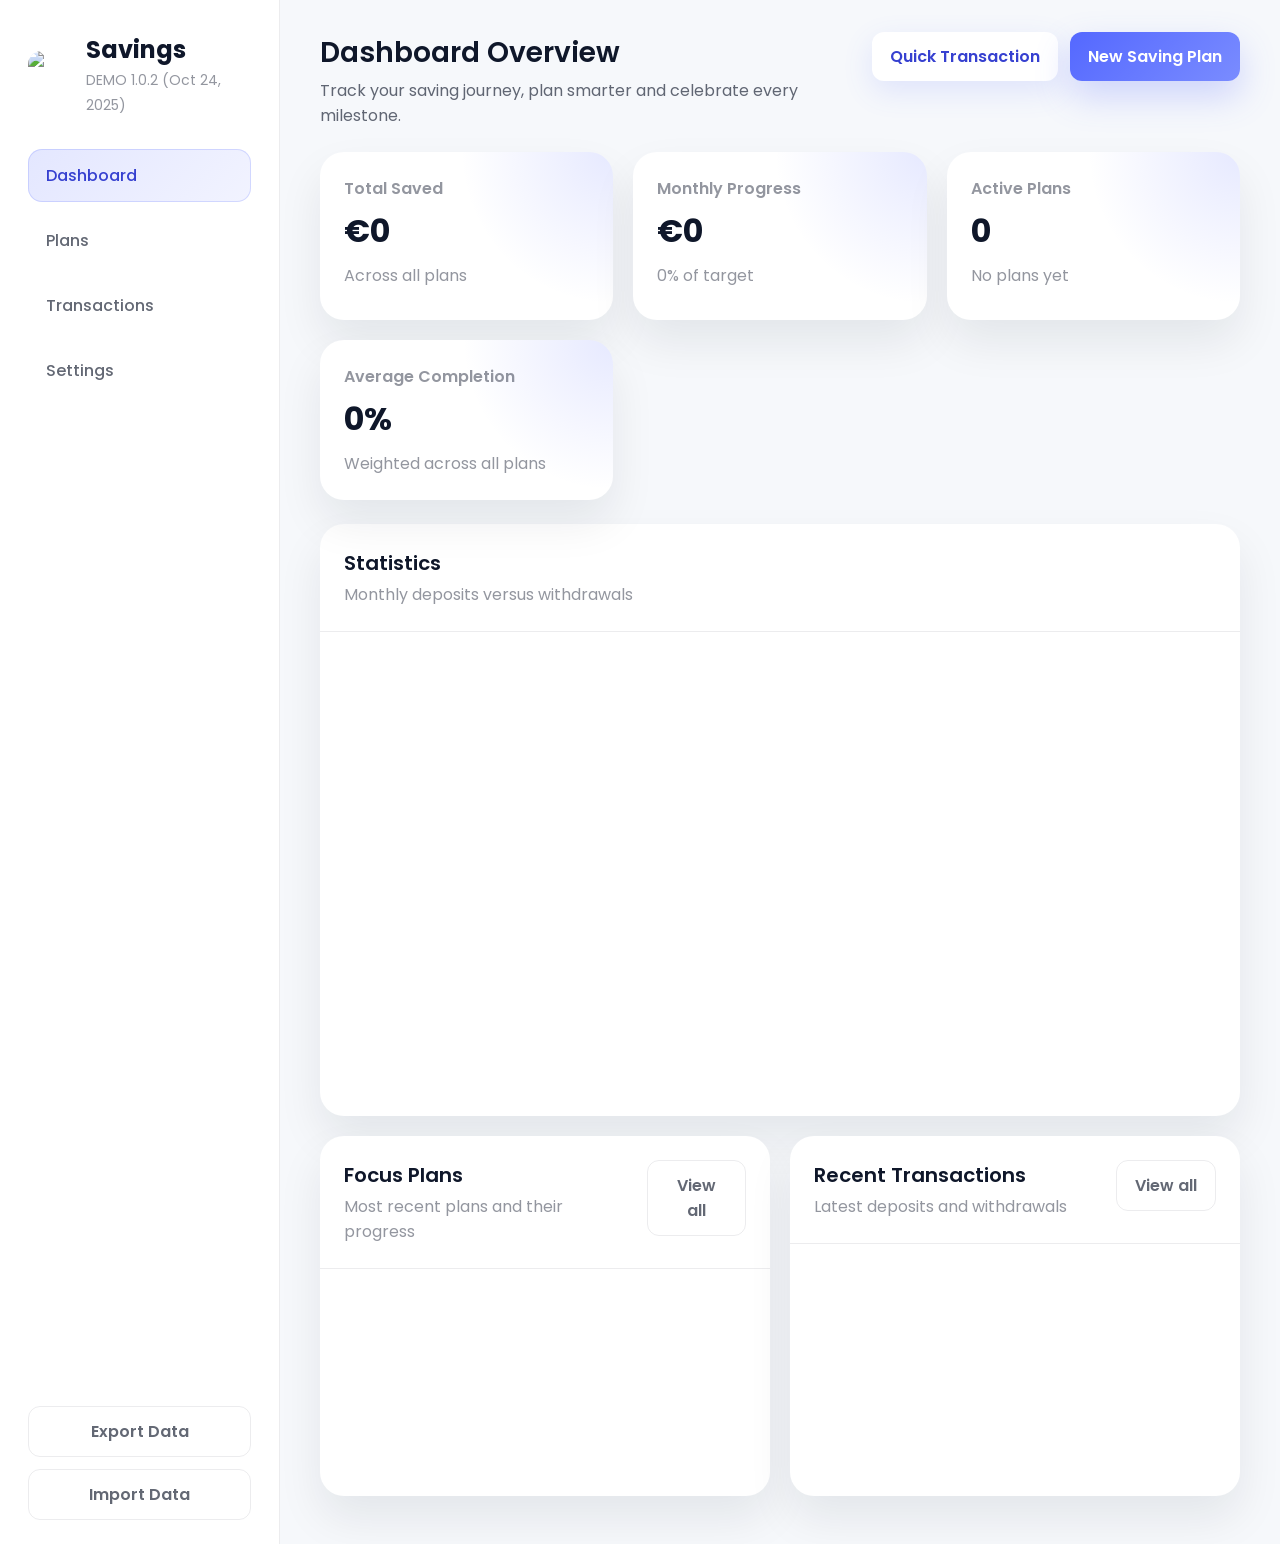
==== commit 4c72c892: "Update index.html" ====
--- a/project/102425/index.html
+++ b/project/102425/index.html
@@ -22,7 +22,7 @@
         <div class="brand-icon" aria-hidden="true"><img class="brand-img" alt="logo" src="https://raw.githubusercontent.com/wejkey/wejkey/main/images/greenwejkey.png"></div>
         <div>
           <h1 data-i18n="brand.title">Savings</h1>
-          <span>v. 1.0.1 (Oct 24, 2025)</span>
+          <span>DEMO 1.0.2 (Oct 24, 2025)</span>
         </div>
       </div>
       <nav class="nav">
@@ -79,7 +79,7 @@
           <section class="panel large">
             <header class="panel-header">
               <div>
-                <h3 data-i18n="panel.cashFlowTrends">Cash Flow Trends</h3>
+                <h3 data-i18n="panel.cashFlowTrends">Statistics</h3>
                 <p data-i18n="panel.monthlyDepositsVsWithdrawals">Monthly deposits versus withdrawals</p>
               </div>
               <div class="chart-legend" id="chart-legend"></div>
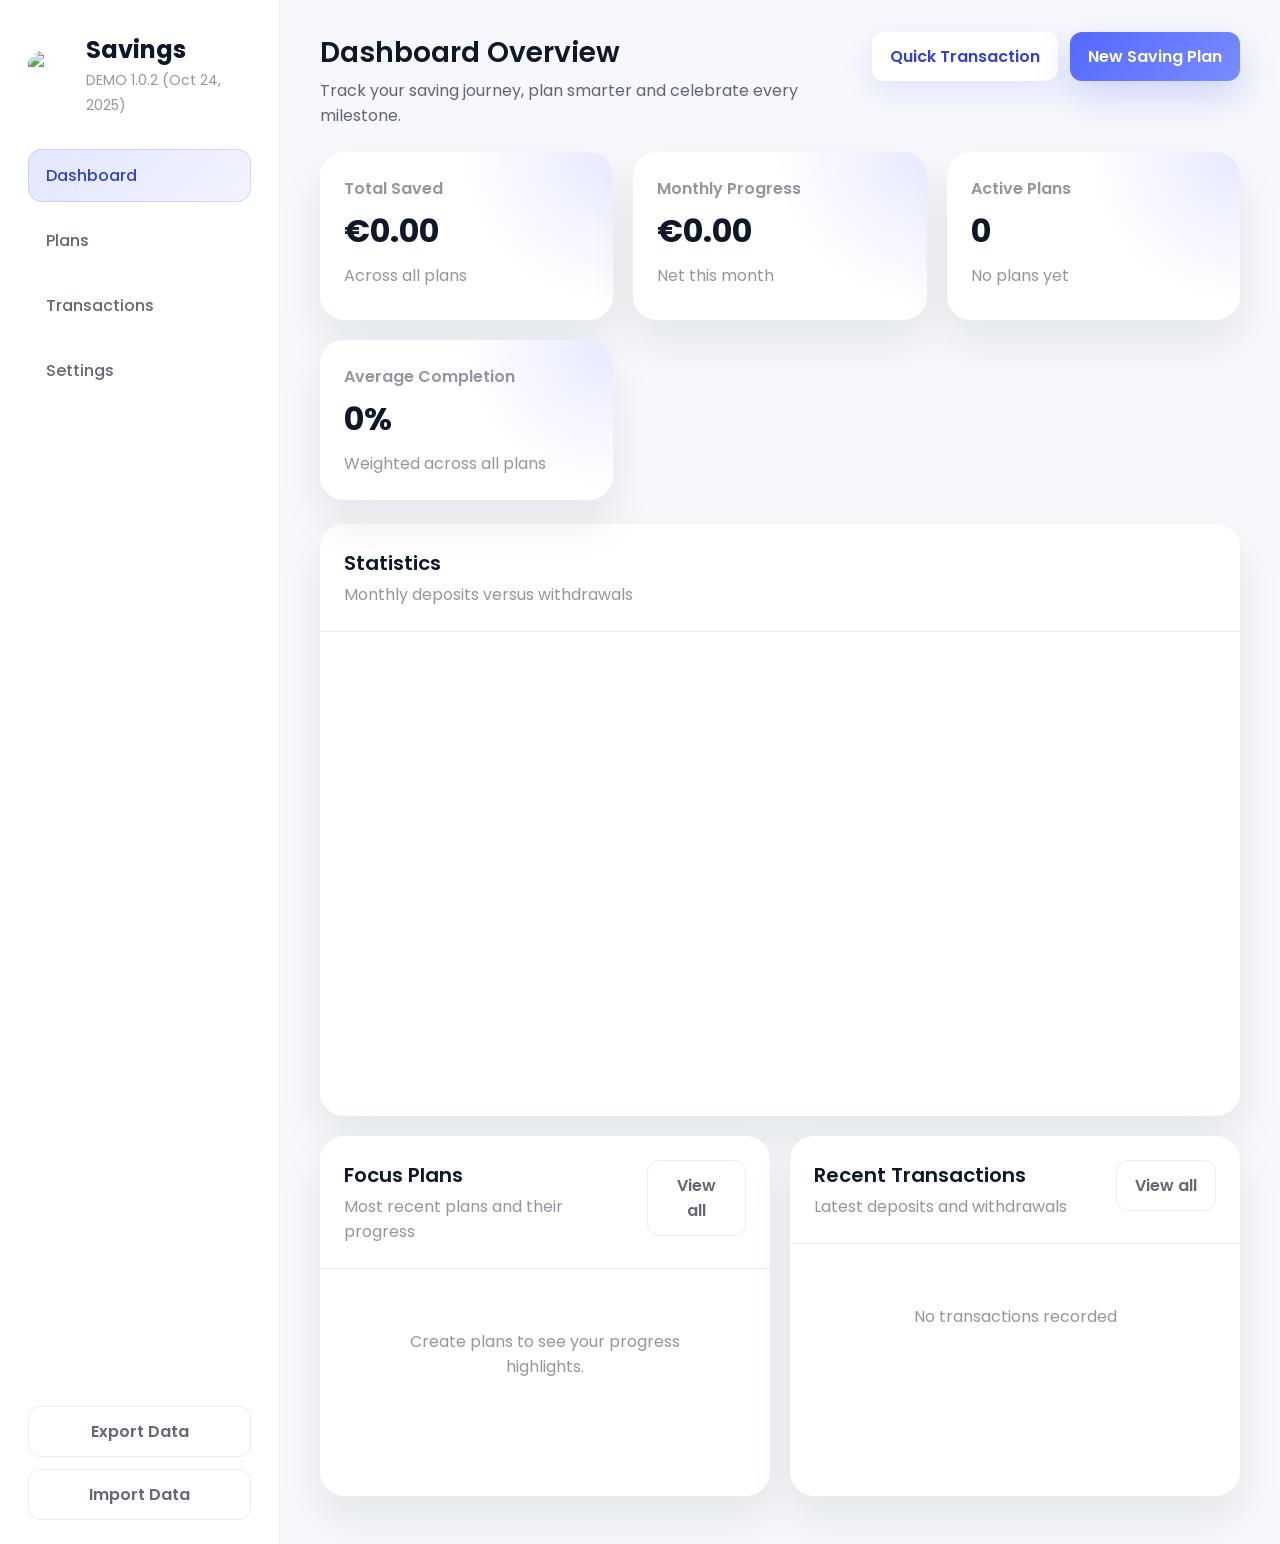
==== commit fa2b420e: "Add files via upload" ====
--- a/project/102425/index.html
+++ b/project/102425/index.html
@@ -364,5 +364,4 @@
     </div>
   </div>
 </body>
-</html>
-  
+</html>
--- a/project/102425/styles.css
+++ b/project/102425/styles.css
@@ -1048,4 +1048,4 @@
   .section-header { flex-direction: column; align-items: flex-start; }
   .filters { width: 100%; }
   .filters select { flex: 1; min-width: 0; }
-}
+}
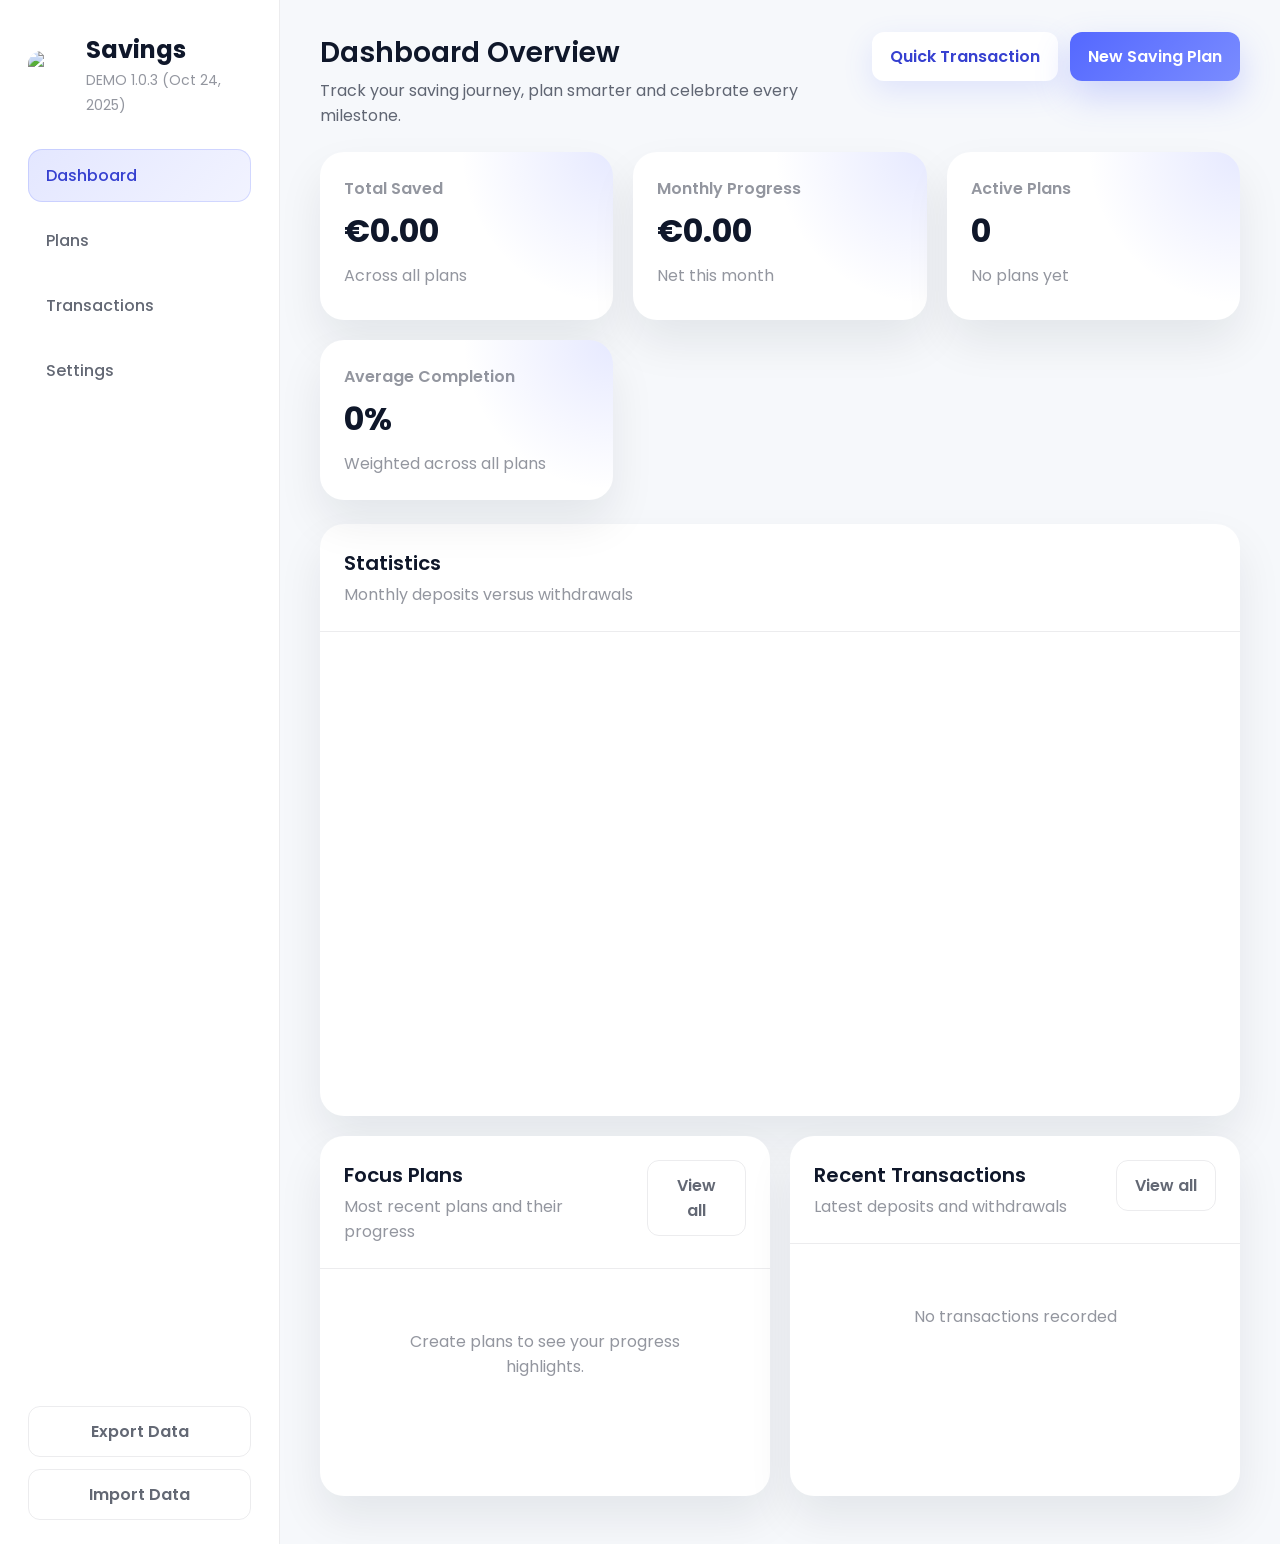
==== commit 7319136a: "Update index.html" ====
--- a/project/102425/index.html
+++ b/project/102425/index.html
@@ -2,7 +2,8 @@
 <html lang="en" data-theme="light">
 <head>
   <meta charset="UTF-8">
-  <meta name="viewport" content="width=device-width, initial-scale=1.0">
+  <meta name="viewport" content="width=device-width, initial-scale=1.0, viewport-fit=cover">
+  <meta name="color-scheme" content="light dark">
   <title>Private Wejkey - Savings</title>
   <link rel="icon" type="image/png" href="https://raw.githubusercontent.com/wejkey/wejkey/main/images/greenwejkey.png">
   <link rel="shortcut icon" href="https://raw.githubusercontent.com/wejkey/wejkey/main/images/greenwejkey.png">
@@ -22,7 +23,7 @@
         <div class="brand-icon" aria-hidden="true"><img class="brand-img" alt="logo" src="https://raw.githubusercontent.com/wejkey/wejkey/main/images/greenwejkey.png"></div>
         <div>
           <h1 data-i18n="brand.title">Savings</h1>
-          <span>DEMO 1.0.2 (Oct 24, 2025)</span>
+          <span>DEMO 1.0.3 (Oct 24, 2025)</span>
         </div>
       </div>
       <nav class="nav">
@@ -364,4 +365,4 @@
     </div>
   </div>
 </body>
-</html>+</html>
--- a/project/102425/styles.css
+++ b/project/102425/styles.css
@@ -75,6 +75,12 @@
   font: inherit;
 }
 
+img, video, canvas, svg {
+  max-width: 100%;
+  height: auto;
+  display: block;
+}
+
 *::-webkit-scrollbar {
   width: 8px;
   height: 8px;
@@ -213,6 +219,9 @@
   padding: 12px 18px;
   font-weight: 600;
   transition: transform var(--transition), box-shadow var(--transition), background var(--transition), color var(--transition);
+  min-height: 44px;
+  touch-action: manipulation;
+  -webkit-tap-highlight-color: transparent;
 }
 
 button:focus-visible {
@@ -251,6 +260,16 @@
 .ghost:hover {
   color: var(--text);
   border-color: rgba(15, 23, 42, 0.2);
+}
+
+@media (hover: none) {
+  .nav-link:hover,
+  .primary:hover,
+  .secondary:hover,
+  .ghost:hover,
+  .icon-button:hover {
+    transform: none;
+  }
 }
 
 .ghost.danger {
@@ -329,6 +348,11 @@
 @media (max-width: 1400px) {
   .panel-grid { grid-template-columns: 1fr 1fr; }
   .panel-grid .panel.medium:last-child { grid-column: auto; }
+}
+
+@media (max-width: 768px) {
+  .content { padding: 24px 20px; }
+  .topbar-text h2 { font-size: 24px; }
 }
 
 .panel {
@@ -983,13 +1007,23 @@
     z-index: 60;
     background: rgba(255, 255, 255, 0.92);
     backdrop-filter: blur(18px);
+    -webkit-backdrop-filter: blur(18px);
+
+    padding-top: calc(16px + env(safe-area-inset-top));
+    padding-bottom: calc(16px + env(safe-area-inset-bottom));
+    padding-left: calc(24px + env(safe-area-inset-left));
+    padding-right: calc(24px + env(safe-area-inset-right));
   }
 
   .nav {
     display: flex;
-    flex-wrap: wrap;
     gap: 8px;
-  }
+    flex-wrap: nowrap;
+    overflow-x: auto;
+    -webkit-overflow-scrolling: touch;
+  }
+
+  .nav-link { flex: 0 0 auto; }
 
   .content {
     padding: 24px;
@@ -1039,6 +1073,8 @@
 
   .nav {
     width: 100%;
+    flex-wrap: wrap; 
+    overflow-x: visible;
   }
 
   .nav-link {
@@ -1048,4 +1084,17 @@
   .section-header { flex-direction: column; align-items: flex-start; }
   .filters { width: 100%; }
   .filters select { flex: 1; min-width: 0; }
+}
+
+@media (prefers-reduced-motion: reduce) {
+  *, *::before, *::after {
+    animation-duration: 0.01ms !important;
+    animation-iteration-count: 1 !important;
+    transition-duration: 0.01ms !important;
+    scroll-behavior: auto !important;
+  }
+}
+
+.content {
+  padding-bottom: calc(48px + env(safe-area-inset-bottom));
 }
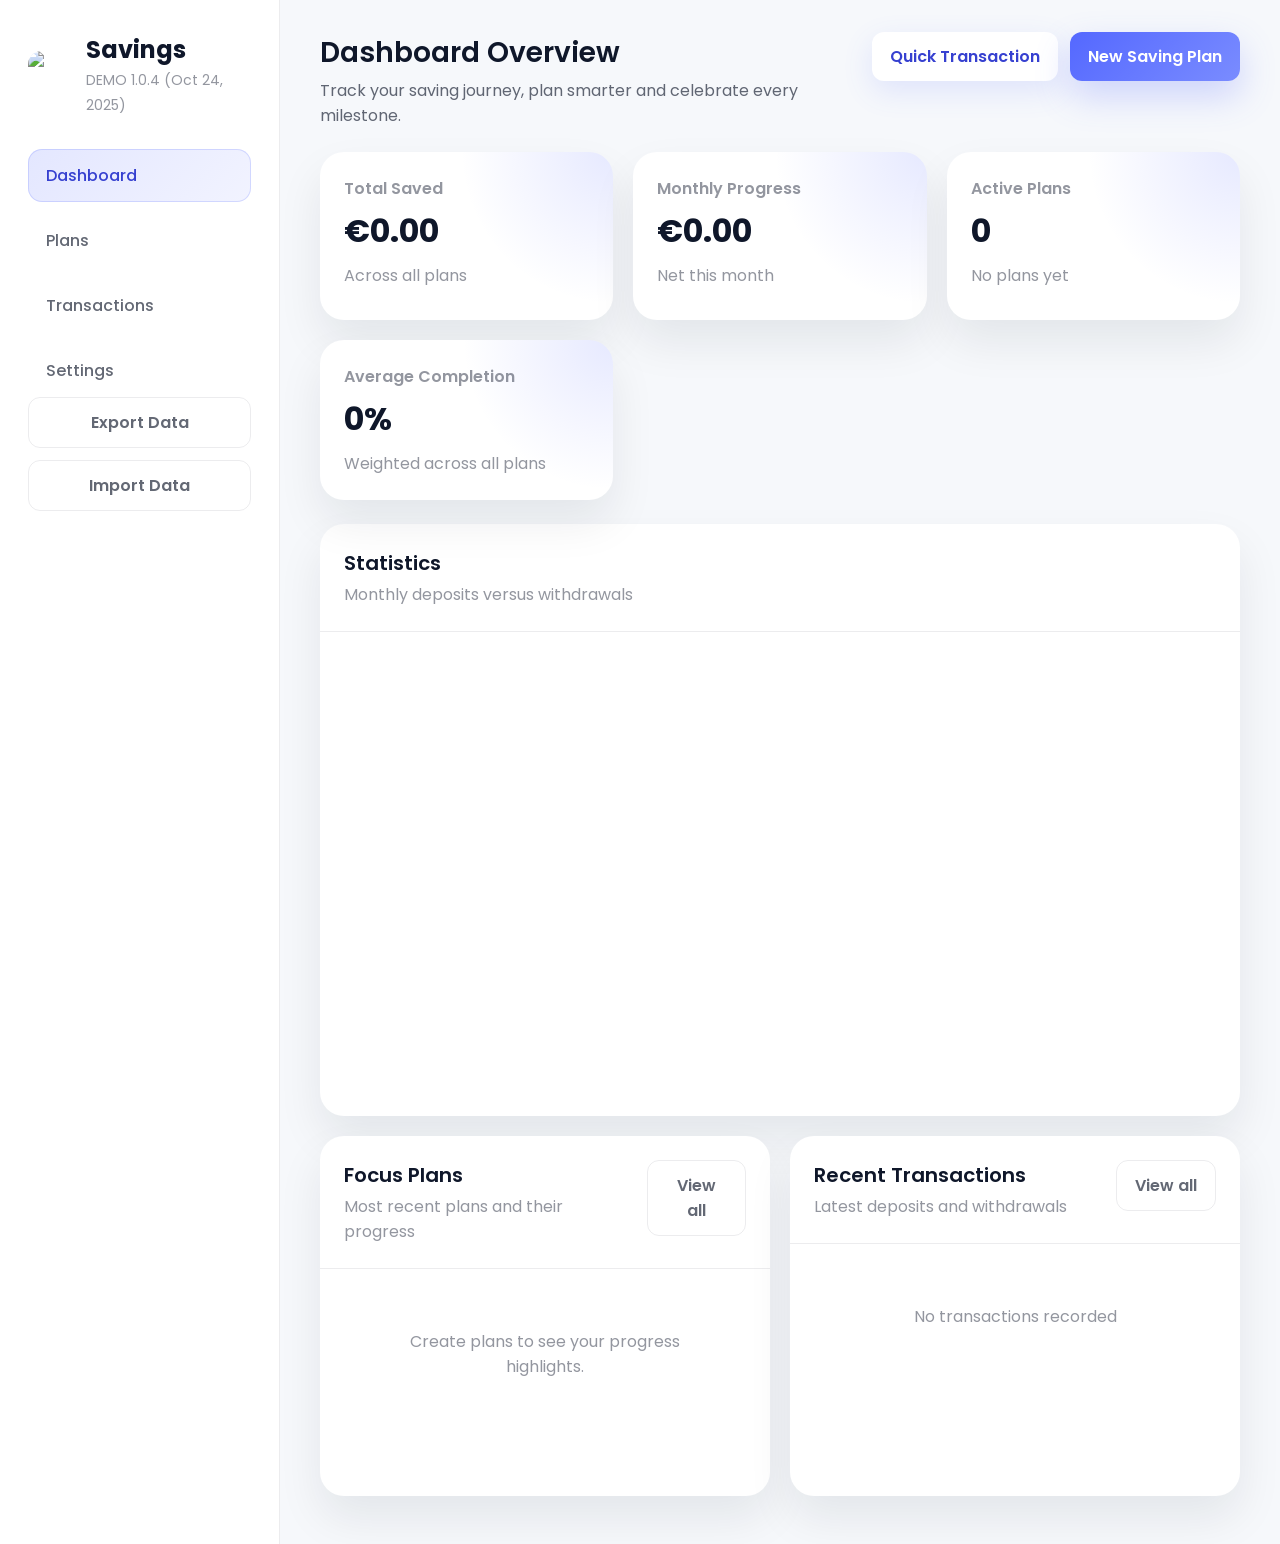
==== commit a6bd8551: "Add files via upload" ====
--- a/project/102425/index.html
+++ b/project/102425/index.html
@@ -23,19 +23,22 @@
         <div class="brand-icon" aria-hidden="true"><img class="brand-img" alt="logo" src="https://raw.githubusercontent.com/wejkey/wejkey/main/images/greenwejkey.png"></div>
         <div>
           <h1 data-i18n="brand.title">Savings</h1>
-          <span>DEMO 1.0.3 (Oct 24, 2025)</span>
+          <span>DEMO 1.0.4 (Oct 24, 2025)</span>
         </div>
       </div>
-      <nav class="nav">
-        <button class="nav-link active" data-target="dashboard" data-i18n="nav.dashboard">Dashboard</button>
-        <button class="nav-link" data-target="plans" data-i18n="nav.plans">Plans</button>
-        <button class="nav-link" data-target="transactions" data-i18n="nav.transactions">Transactions</button>
-        <button class="nav-link" data-target="settings" data-i18n="nav.settings">Settings</button>
-      </nav>
-      <div class="sidebar-footer">
-        <button class="ghost" id="export-data-btn" data-i18n="btn.exportData">Export Data</button>
-        <button class="ghost" id="import-data-btn" data-i18n="btn.importData">Import Data</button>
-        <input type="file" id="import-file-input" accept="application/json" hidden>
+      <button class="menu-toggle" id="menu-toggle" aria-expanded="false" aria-controls="sidebar-collapsible" aria-label="Open menu">☰</button>
+      <div class="sidebar-collapsible" id="sidebar-collapsible">
+        <nav class="nav">
+          <button class="nav-link active" data-target="dashboard" data-i18n="nav.dashboard">Dashboard</button>
+          <button class="nav-link" data-target="plans" data-i18n="nav.plans">Plans</button>
+          <button class="nav-link" data-target="transactions" data-i18n="nav.transactions">Transactions</button>
+          <button class="nav-link" data-target="settings" data-i18n="nav.settings">Settings</button>
+        </nav>
+        <div class="sidebar-footer">
+          <button class="ghost" id="export-data-btn" data-i18n="btn.exportData">Export Data</button>
+          <button class="ghost" id="import-data-btn" data-i18n="btn.importData">Import Data</button>
+          <input type="file" id="import-file-input" accept="application/json" hidden>
+        </div>
       </div>
     </aside>
 
--- a/project/102425/styles.css
+++ b/project/102425/styles.css
@@ -257,6 +257,18 @@
   border: 1px solid rgba(15, 23, 42, 0.08);
 }
 
+.menu-toggle {
+  display: none;
+  background: var(--surface);
+  color: var(--text);
+  border: 1px solid var(--border);
+  border-radius: 12px;
+  padding: 10px 12px;
+  font-weight: 700;
+  min-width: 44px;
+  min-height: 44px;
+}
+
 .ghost:hover {
   color: var(--text);
   border-color: rgba(15, 23, 42, 0.2);
@@ -1023,6 +1035,28 @@
     -webkit-overflow-scrolling: touch;
   }
 
+  .menu-toggle { display: inline-flex; align-items: center; justify-content: center; }
+  .sidebar { position: sticky; }
+  .sidebar-collapsible {
+    display: none;
+    position: absolute;
+    top: 100%;
+    left: 0;
+    right: 0;
+    background: var(--surface);
+    border-bottom: 1px solid var(--border);
+    box-shadow: 0 18px 40px rgba(15, 23, 42, 0.16);
+    padding: 12px 16px;
+    max-height: calc(80vh - env(safe-area-inset-bottom));
+    overflow: auto;
+    -webkit-overflow-scrolling: touch;
+    z-index: 80;
+  }
+  .sidebar.open .sidebar-collapsible { display: block; }
+  .sidebar-collapsible .nav { display: grid; gap: 8px; }
+  .sidebar-collapsible .nav-link { width: 100%; }
+  .sidebar-collapsible .sidebar-footer { display: grid; grid-template-columns: 1fr 1fr; gap: 8px; }
+
   .nav-link { flex: 0 0 auto; }
 
   .content {
@@ -1065,11 +1099,7 @@
     padding: 18px;
   }
 
-  .sidebar {
-    flex-direction: column;
-    align-items: flex-start;
-    gap: 18px;
-  }
+  .sidebar { flex-direction: row; align-items: center; justify-content: space-between; gap: 12px; }
 
   .nav {
     width: 100%;
@@ -1084,6 +1114,9 @@
   .section-header { flex-direction: column; align-items: flex-start; }
   .filters { width: 100%; }
   .filters select { flex: 1; min-width: 0; }
+
+  .sidebar-collapsible { padding: 12px 12px calc(12px + env(safe-area-inset-bottom)); }
+  .sidebar-collapsible .sidebar-footer { grid-template-columns: 1fr; }
 }
 
 @media (prefers-reduced-motion: reduce) {
@@ -1097,4 +1130,11 @@
 
 .content {
   padding-bottom: calc(48px + env(safe-area-inset-bottom));
-}+}
+
+@media (max-width: 480px) {
+  .content { padding: 20px 16px; }
+  .panel-body { padding: 14px; }
+  .topbar-actions { flex-direction: column; }
+  .brand h1 { font-size: 20px; }
+}
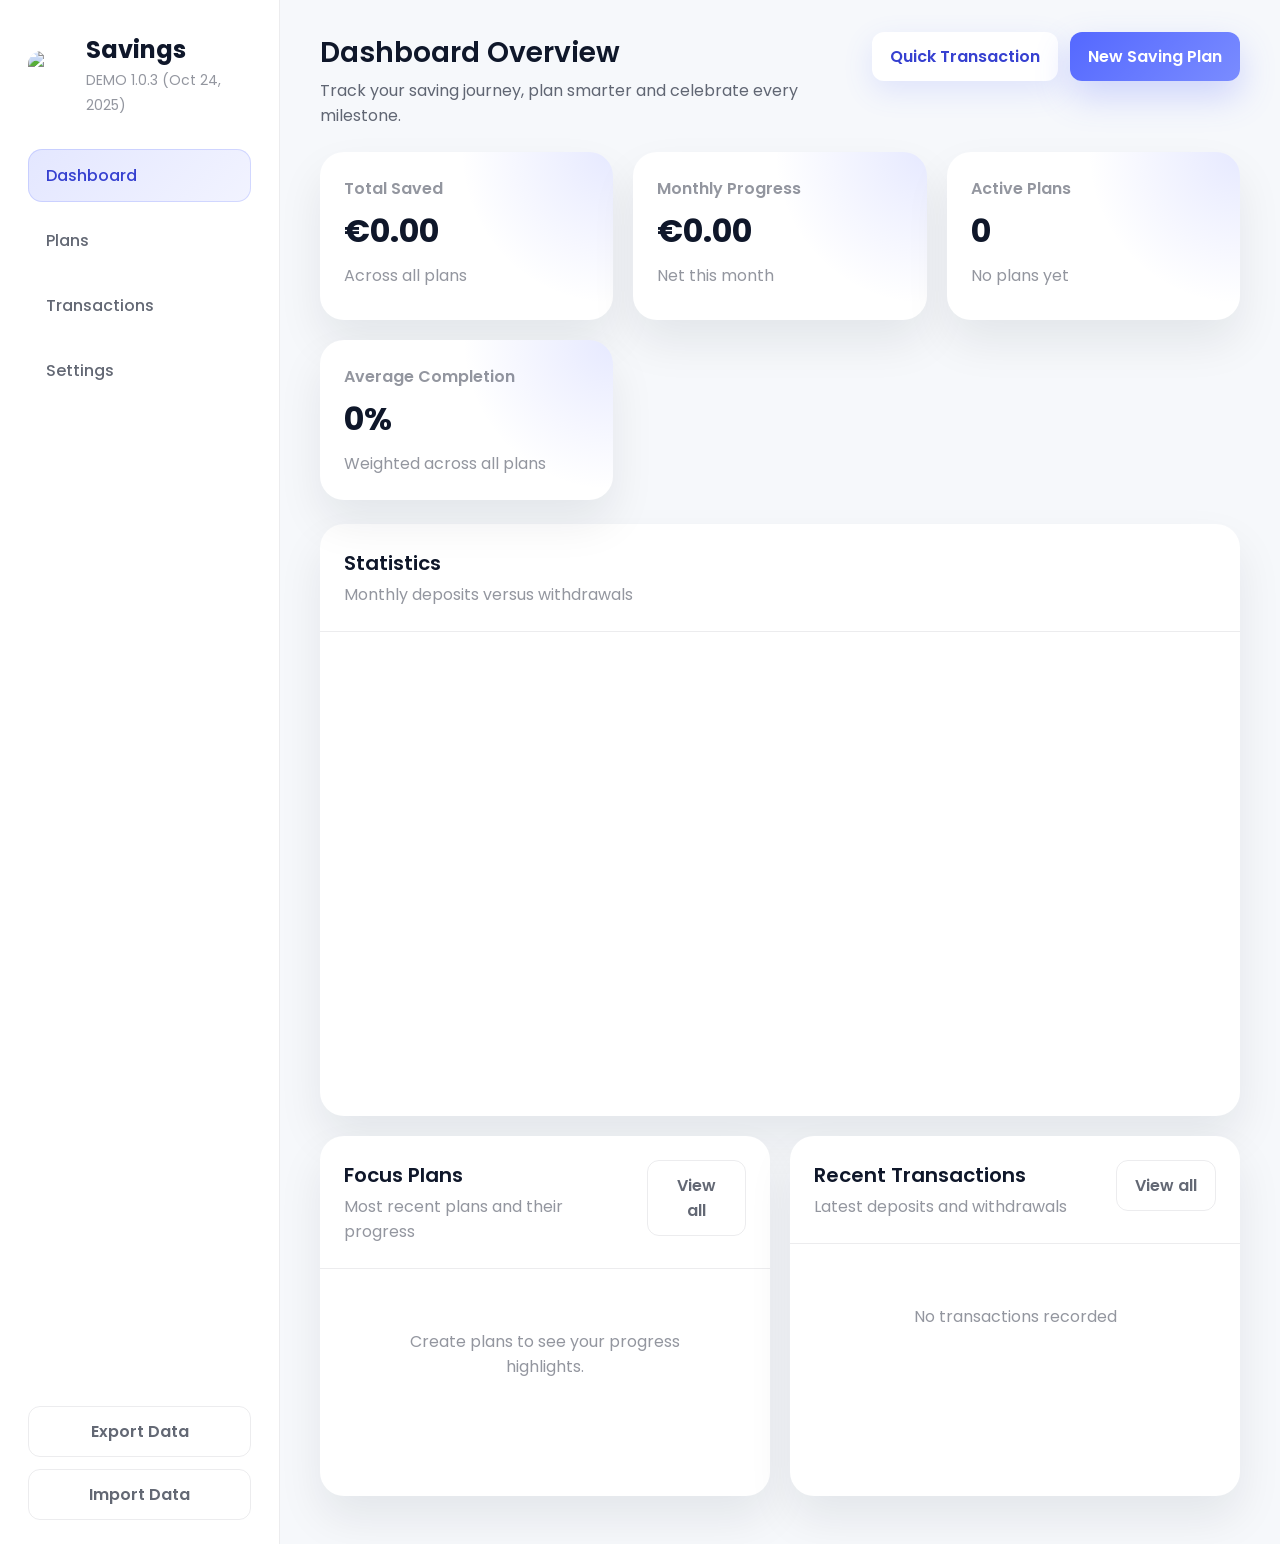
==== commit 23a52e58: "Add files via upload" ====
--- a/project/102425/index.html
+++ b/project/102425/index.html
@@ -23,22 +23,19 @@
         <div class="brand-icon" aria-hidden="true"><img class="brand-img" alt="logo" src="https://raw.githubusercontent.com/wejkey/wejkey/main/images/greenwejkey.png"></div>
         <div>
           <h1 data-i18n="brand.title">Savings</h1>
-          <span>DEMO 1.0.4 (Oct 24, 2025)</span>
+          <span>DEMO 1.0.3 (Oct 24, 2025)</span>
         </div>
       </div>
-      <button class="menu-toggle" id="menu-toggle" aria-expanded="false" aria-controls="sidebar-collapsible" aria-label="Open menu">☰</button>
-      <div class="sidebar-collapsible" id="sidebar-collapsible">
-        <nav class="nav">
-          <button class="nav-link active" data-target="dashboard" data-i18n="nav.dashboard">Dashboard</button>
-          <button class="nav-link" data-target="plans" data-i18n="nav.plans">Plans</button>
-          <button class="nav-link" data-target="transactions" data-i18n="nav.transactions">Transactions</button>
-          <button class="nav-link" data-target="settings" data-i18n="nav.settings">Settings</button>
-        </nav>
-        <div class="sidebar-footer">
-          <button class="ghost" id="export-data-btn" data-i18n="btn.exportData">Export Data</button>
-          <button class="ghost" id="import-data-btn" data-i18n="btn.importData">Import Data</button>
-          <input type="file" id="import-file-input" accept="application/json" hidden>
-        </div>
+      <nav class="nav">
+        <button class="nav-link active" data-target="dashboard" data-i18n="nav.dashboard">Dashboard</button>
+        <button class="nav-link" data-target="plans" data-i18n="nav.plans">Plans</button>
+        <button class="nav-link" data-target="transactions" data-i18n="nav.transactions">Transactions</button>
+        <button class="nav-link" data-target="settings" data-i18n="nav.settings">Settings</button>
+      </nav>
+      <div class="sidebar-footer">
+        <button class="ghost" id="export-data-btn" data-i18n="btn.exportData">Export Data</button>
+        <button class="ghost" id="import-data-btn" data-i18n="btn.importData">Import Data</button>
+        <input type="file" id="import-file-input" accept="application/json" hidden>
       </div>
     </aside>
 
--- a/project/102425/styles.css
+++ b/project/102425/styles.css
@@ -257,18 +257,6 @@
   border: 1px solid rgba(15, 23, 42, 0.08);
 }
 
-.menu-toggle {
-  display: none;
-  background: var(--surface);
-  color: var(--text);
-  border: 1px solid var(--border);
-  border-radius: 12px;
-  padding: 10px 12px;
-  font-weight: 700;
-  min-width: 44px;
-  min-height: 44px;
-}
-
 .ghost:hover {
   color: var(--text);
   border-color: rgba(15, 23, 42, 0.2);
@@ -1035,28 +1023,6 @@
     -webkit-overflow-scrolling: touch;
   }
 
-  .menu-toggle { display: inline-flex; align-items: center; justify-content: center; }
-  .sidebar { position: sticky; }
-  .sidebar-collapsible {
-    display: none;
-    position: absolute;
-    top: 100%;
-    left: 0;
-    right: 0;
-    background: var(--surface);
-    border-bottom: 1px solid var(--border);
-    box-shadow: 0 18px 40px rgba(15, 23, 42, 0.16);
-    padding: 12px 16px;
-    max-height: calc(80vh - env(safe-area-inset-bottom));
-    overflow: auto;
-    -webkit-overflow-scrolling: touch;
-    z-index: 80;
-  }
-  .sidebar.open .sidebar-collapsible { display: block; }
-  .sidebar-collapsible .nav { display: grid; gap: 8px; }
-  .sidebar-collapsible .nav-link { width: 100%; }
-  .sidebar-collapsible .sidebar-footer { display: grid; grid-template-columns: 1fr 1fr; gap: 8px; }
-
   .nav-link { flex: 0 0 auto; }
 
   .content {
@@ -1099,7 +1065,11 @@
     padding: 18px;
   }
 
-  .sidebar { flex-direction: row; align-items: center; justify-content: space-between; gap: 12px; }
+  .sidebar {
+    flex-direction: column;
+    align-items: flex-start;
+    gap: 18px;
+  }
 
   .nav {
     width: 100%;
@@ -1114,9 +1084,6 @@
   .section-header { flex-direction: column; align-items: flex-start; }
   .filters { width: 100%; }
   .filters select { flex: 1; min-width: 0; }
-
-  .sidebar-collapsible { padding: 12px 12px calc(12px + env(safe-area-inset-bottom)); }
-  .sidebar-collapsible .sidebar-footer { grid-template-columns: 1fr; }
 }
 
 @media (prefers-reduced-motion: reduce) {
@@ -1130,11 +1097,4 @@
 
 .content {
   padding-bottom: calc(48px + env(safe-area-inset-bottom));
-}
-
-@media (max-width: 480px) {
-  .content { padding: 20px 16px; }
-  .panel-body { padding: 14px; }
-  .topbar-actions { flex-direction: column; }
-  .brand h1 { font-size: 20px; }
-}
+}
